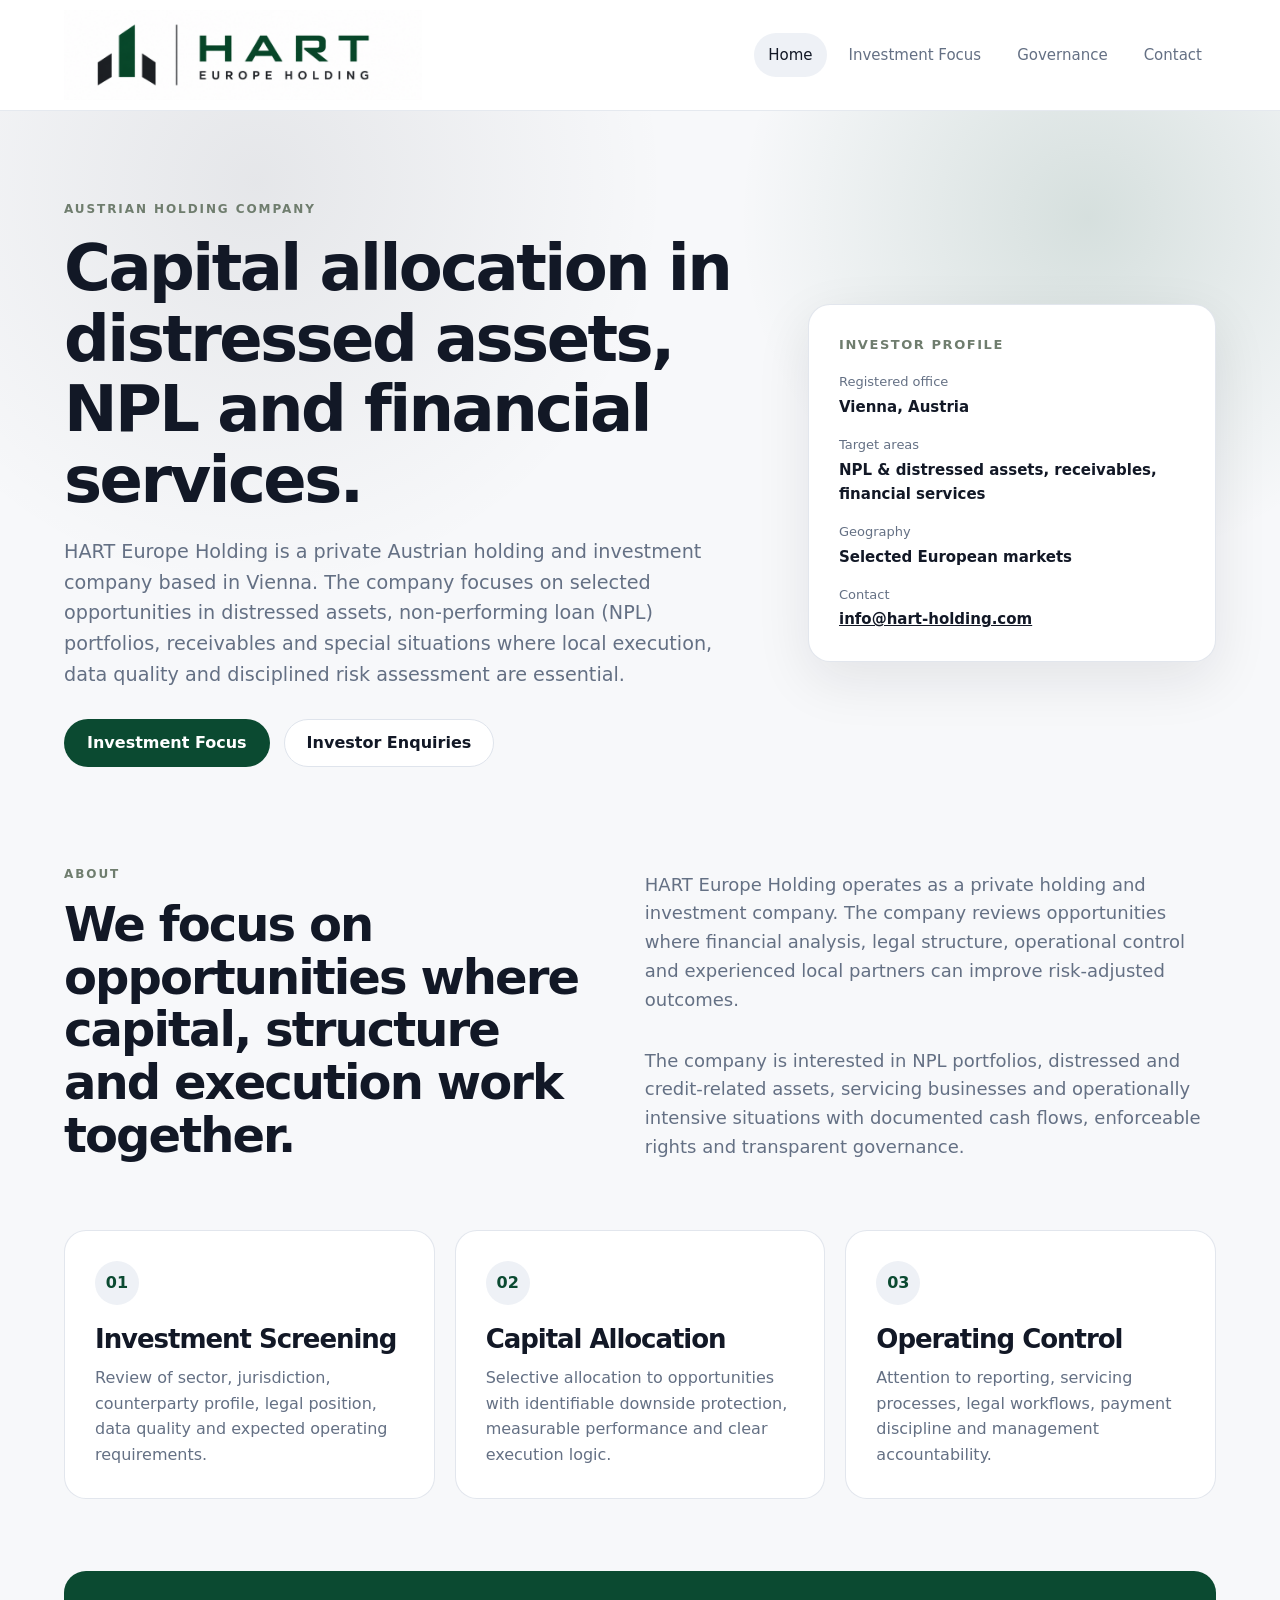
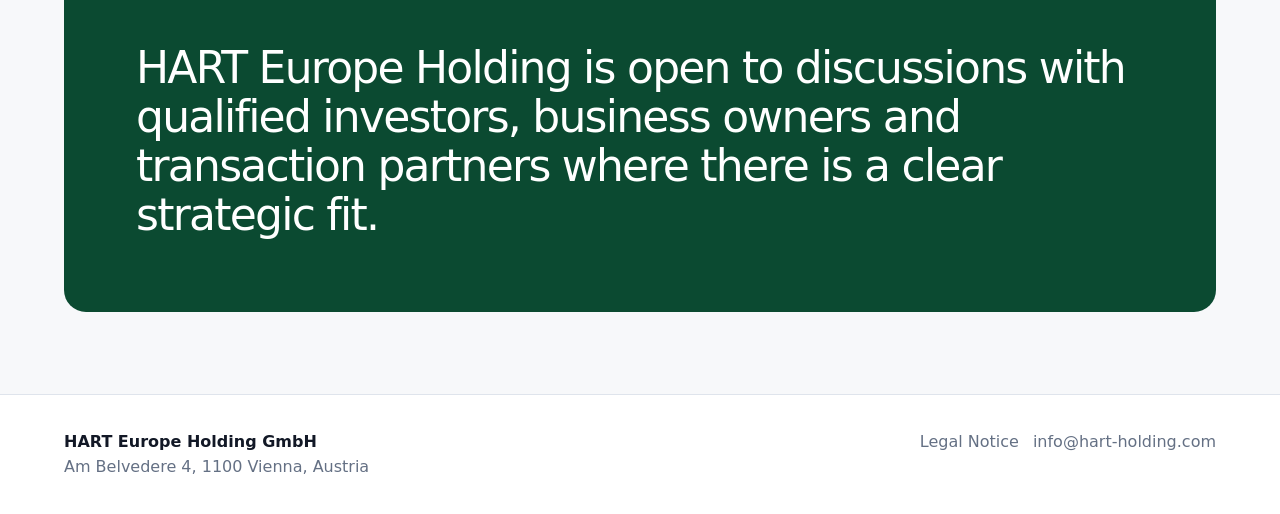
==== about.html @ 3ad39ad5 "Initial commit: HART Europe Holding static website. Co-authored-by: Cursor <cursoragent@cursor.com>" ====
<!DOCTYPE html>
<html lang="en"><head><meta charset="UTF-8"/><meta name="viewport" content="width=device-width, initial-scale=1.0"/><meta http-equiv="refresh" content="0; url=index.html"/><title>About | HART Europe Holding</title><link rel="stylesheet" href="assets/style.css"/></head><body><main class="page-main narrow"><section class="legal-text"><h1>About HART Europe Holding</h1><p>This page has been combined with the homepage.</p><p><a href="index.html">Go to Home</a></p></section></main></body></html>
---- assets/style.css ----
:root {
  --bg: #f7f8fa;
  --surface: #ffffff;
  --text: #121826;
  --muted: #647084;
  --line: #dfe4ec;
  --primary: #0b4a31;
  --primary-light: #0f6041;
  --accent: #6f7d6e;
  --shadow: 0 18px 55px rgba(18, 24, 38, 0.09);
  --radius: 22px;
}

* {
  box-sizing: border-box;
}

html {
  scroll-behavior: smooth;
}

body {
  margin: 0;
  font-family: Inter, ui-sans-serif, system-ui, -apple-system, BlinkMacSystemFont, "Segoe UI", sans-serif;
  color: var(--text);
  background: var(--bg);
  line-height: 1.6;
}

a {
  color: inherit;
}

.site-header {
  position: sticky;
  top: 0;
  z-index: 20;
  display: flex;
  align-items: center;
  justify-content: space-between;
  gap: 16px;
  padding: 10px clamp(20px, 5vw, 72px);
  background: rgba(255, 255, 255, 0.94);
  backdrop-filter: blur(16px);
  border-bottom: 1px solid rgba(223, 228, 236, 0.8);
}

.brand {
  display: inline-flex;
  align-items: center;
  gap: 12px;
  text-decoration: none;
  min-width: 0;
  flex: 1 1 auto;
}

.brand-logo {
  display: block;
  width: clamp(250px, 28vw, 420px);
  max-width: 100%;
  height: auto;
  object-fit: contain;
}

.brand-mark {
  width: 42px;
  height: 42px;
  display: grid;
  place-items: center;
  border-radius: 50%;
  background: var(--primary);
  color: #fff;
  font-size: 18px;
  letter-spacing: 0;
}

.brand-text {
  white-space: nowrap;
}

.site-nav {
  display: flex;
  align-items: center;
  gap: 8px;
}

.site-nav a {
  padding: 10px 14px;
  color: var(--muted);
  text-decoration: none;
  font-size: 15px;
  border-radius: 999px;
}

.site-nav a:hover,
.site-nav a.active {
  color: var(--text);
  background: #eef1f6;
}

.menu-toggle {
  display: none;
  flex-shrink: 0;
  border: 1px solid var(--line);
  background: var(--surface);
  border-radius: 999px;
  padding: 10px 14px;
  font: inherit;
  color: var(--text);
  cursor: pointer;
}

.hero {
  display: grid;
  grid-template-columns: 1.25fr 0.75fr;
  gap: clamp(28px, 5vw, 72px);
  padding: clamp(54px, 7vw, 94px) clamp(20px, 5vw, 72px) 58px;
  align-items: center;
  min-height: 610px;
  background:
    radial-gradient(circle at 85% 15%, rgba(11, 74, 49, 0.14), transparent 28%),
    radial-gradient(circle at 20% 10%, rgba(18, 24, 38, 0.08), transparent 34%);
}

.hero-content {
  max-width: 820px;
}


.compact-hero .hero-content {
  max-width: 760px;
}

.investor-card dd {
  font-size: 15px;
}

.eyebrow {
  margin: 0 0 14px;
  color: var(--accent);
  text-transform: uppercase;
  letter-spacing: 0.16em;
  font-weight: 700;
  font-size: 12px;
}

h1,
h2,
h3 {
  line-height: 1.1;
  letter-spacing: -0.04em;
  margin: 0;
}

h1 {
  font-size: clamp(38px, 5.2vw, 64px);
  max-width: 780px;
}

h2 {
  font-size: clamp(28px, 4vw, 48px);
}

h3 {
  font-size: 24px;
}

p {
  margin: 0;
}

.hero-text {
  margin-top: 22px;
  max-width: 710px;
  color: var(--muted);
  font-size: clamp(17px, 1.5vw, 20px);
}

.hero-actions {
  display: flex;
  gap: 14px;
  flex-wrap: wrap;
  margin-top: 28px;
}

.button {
  display: inline-flex;
  align-items: center;
  justify-content: center;
  min-height: 48px;
  padding: 0 22px;
  border-radius: 999px;
  text-decoration: none;
  font-weight: 700;
  border: 1px solid transparent;
}

.button.primary {
  background: var(--primary);
  color: #fff;
}

.button.primary:hover {
  background: var(--primary-light);
}

.button.secondary {
  border-color: var(--line);
  background: var(--surface);
}

.button.secondary:hover {
  border-color: var(--primary);
}

.hero-card,
.facts-box,
.contact-card,
.info-card,
.content-block,
.legal-text {
  background: var(--surface);
  border: 1px solid rgba(223, 228, 236, 0.9);
  box-shadow: var(--shadow);
  border-radius: var(--radius);
}

.hero-card {
  padding: 30px;
}

.card-label {
  color: var(--accent);
  font-size: 13px;
  font-weight: 700;
  text-transform: uppercase;
  letter-spacing: 0.12em;
  margin-bottom: 16px;
}

.hero-card h2 {
  font-size: 30px;
  margin-bottom: 26px;
}

dl {
  margin: 0;
}

.hero-card dl,
.facts-box dl {
  display: grid;
  gap: 16px;
}

.hero-card dt,
.facts-box dt {
  color: var(--muted);
  font-size: 13px;
}

.hero-card dd,
.facts-box dd {
  margin: 2px 0 0;
  font-weight: 700;
}

.intro-section,
.page-main,
.cards-grid,
.statement {
  padding-left: clamp(20px, 5vw, 72px);
  padding-right: clamp(20px, 5vw, 72px);
}

.intro-section {
  display: grid;
  grid-template-columns: 0.95fr 1.05fr;
  gap: clamp(28px, 5vw, 72px);
  align-items: end;
  padding-top: 40px;
  padding-bottom: 68px;
}

.intro-section > p,
.text-stack p,
.content-main p,
.content-block p,
.legal-text p,
.page-hero p {
  color: var(--muted);
  font-size: 18px;
}

.cards-grid {
  display: grid;
  grid-template-columns: repeat(3, minmax(0, 1fr));
  gap: 20px;
  padding-bottom: 72px;
}

.cards-grid.two-column {
  grid-template-columns: repeat(2, minmax(0, 1fr));
}

.info-card {
  padding: 30px;
  box-shadow: none;
}

.info-card h2,
.info-card h3 {
  margin: 20px 0 12px;
  font-size: 26px;
}

.info-card p {
  color: var(--muted);
}

.card-number {
  display: inline-flex;
  width: 44px;
  height: 44px;
  align-items: center;
  justify-content: center;
  border-radius: 50%;
  color: var(--primary);
  background: #eef1f6;
  font-weight: 800;
}


.text-stack {
  display: grid;
  gap: 16px;
}

.metrics-section {
  margin: 0 clamp(20px, 5vw, 72px) 72px;
  padding: clamp(30px, 5vw, 52px);
  background: var(--surface);
  border: 1px solid rgba(223, 228, 236, 0.9);
  border-radius: var(--radius);
  display: grid;
  grid-template-columns: 0.9fr 1.1fr;
  gap: clamp(24px, 4vw, 56px);
  align-items: center;
}

.metric-grid {
  display: grid;
  grid-template-columns: repeat(3, minmax(0, 1fr));
  gap: 16px;
}

.metric-grid div {
  padding: 22px;
  border-radius: 18px;
  background: #f3f6f4;
}

.metric-grid strong {
  display: block;
  font-size: clamp(20px, 2.2vw, 30px);
  line-height: 1.12;
  color: var(--primary);
}

.metric-grid span {
  display: block;
  margin-top: 4px;
  color: var(--muted);
  font-size: 14px;
}

.split-block {
  display: grid;
  grid-template-columns: 0.9fr 1.1fr;
  gap: clamp(24px, 4vw, 56px);
  align-items: start;
}

.approach-layout {
  margin-top: 20px;
}

.statement {
  padding-bottom: 82px;
}

.statement p {
  background: var(--primary);
  color: #fff;
  border-radius: var(--radius);
  padding: clamp(32px, 6vw, 72px);
  font-size: clamp(26px, 3.6vw, 44px);
  line-height: 1.12;
  letter-spacing: -0.04em;
  max-width: 100%;
}

.page-main {
  padding-top: 54px;
  padding-bottom: 72px;
}

.page-main.narrow {
  max-width: 980px;
  margin: 0 auto;
}

.page-hero {
  max-width: 900px;
  margin-bottom: 42px;
}

.page-hero.small {
  margin-bottom: 24px;
}

.page-hero p:last-child {
  margin-top: 20px;
  max-width: 760px;
}

.content-layout {
  display: grid;
  grid-template-columns: 1fr 420px;
  gap: 28px;
}

.content-main,
.facts-box {
  align-self: start;
}

.content-main h2,
.content-block h2,
.legal-text h2 {
  margin-bottom: 16px;
}

.content-main p + p,
.text-stack p + p,
.legal-text p + h2,
.legal-text h2 + p,
.legal-text p + p {
  margin-top: 16px;
}

.facts-box,
.content-block,
.legal-text {
  padding: 34px;
}

.content-block {
  margin-top: 8px;
  box-shadow: none;
}

.contact-grid {
  display: grid;
  grid-template-columns: repeat(3, minmax(0, 1fr));
  gap: 20px;
}

.contact-card {
  padding: 30px;
  box-shadow: none;
}

.contact-card h2 {
  font-size: 28px;
  margin-bottom: 18px;
}

.contact-card p + p {
  margin-top: 14px;
}

.large-link {
  font-size: 22px;
  font-weight: 800;
  color: var(--primary);
}

.muted {
  color: var(--muted);
}

.legal-text {
  box-shadow: none;
}

.legal-text h2:not(:first-child) {
  margin-top: 28px;
}

.site-footer {
  display: flex;
  align-items: flex-start;
  justify-content: space-between;
  gap: 24px;
  padding: 34px clamp(20px, 5vw, 72px);
  border-top: 1px solid var(--line);
  background: #fff;
  color: var(--muted);
}

.site-footer strong {
  color: var(--text);
}

.footer-links {
  display: flex;
  flex-wrap: wrap;
  gap: 14px;
  justify-content: flex-end;
}

.footer-links a {
  color: var(--muted);
  text-decoration: none;
}

.footer-links a:hover {
  color: var(--text);
}

@media (max-width: 1120px) {
  .site-nav a { padding: 9px 10px; font-size: 14px; }
}

@media (max-width: 980px) {
  .site-header {
    position: sticky;
  }

  .brand-text {
    white-space: normal;
  }

  .menu-toggle {
    display: inline-flex;
  }

  .site-nav {
    display: none;
    position: absolute;
    top: calc(100% + 8px);
    left: clamp(20px, 5vw, 72px);
    right: clamp(20px, 5vw, 72px);
    z-index: 30;
    flex-direction: column;
    align-items: stretch;
    gap: 4px;
    background: var(--surface);
    border: 1px solid var(--line);
    border-radius: 18px;
    padding: 10px;
    box-shadow: var(--shadow);
  }

  .site-nav.open {
    display: flex;
  }

  .site-nav a {
    border-radius: 12px;
    min-height: 44px;
    display: flex;
    align-items: center;
  }

  .hero,
  .intro-section,
  .content-layout,
  .contact-grid,
  .metrics-section,
  .split-block {
    grid-template-columns: 1fr;
  }

  .intro-section {
    align-items: start;
  }

  .hero {
    min-height: auto;
    padding-top: 56px;
  }

  .metric-grid,
  .cards-grid,
  .cards-grid.two-column {
    grid-template-columns: 1fr;
  }
}

@media (max-width: 620px) {
  .site-header {
    padding: 16px 20px;
  }

  .brand-mark {
    width: 38px;
    height: 38px;
  }

  .brand-text {
    font-size: 14px;
  }

  .brand-logo {
    width: min(100%, 220px);
    max-width: 100%;
    height: auto;
    object-fit: contain;
  }

  h1 {
    font-size: 32px;
  }

  h2 {
    font-size: 26px;
  }

  .hero-text,
  .intro-section > p,
  .text-stack p,
  .content-main p,
  .content-block p,
  .legal-text p,
  .page-hero p {
    font-size: 16px;
  }

  .hero-actions {
    flex-direction: column;
    align-items: stretch;
  }

  .hero-actions .button {
    width: 100%;
  }

  .hero-card,
  .facts-box,
  .content-block,
  .legal-text,
  .contact-card,
  .info-card {
    padding: 24px;
  }

  .statement p {
    padding: 28px 24px;
    font-size: 22px;
    line-height: 1.2;
  }

  .site-footer {
    flex-direction: column;
  }

  .footer-links {
    justify-content: flex-start;
  }
}
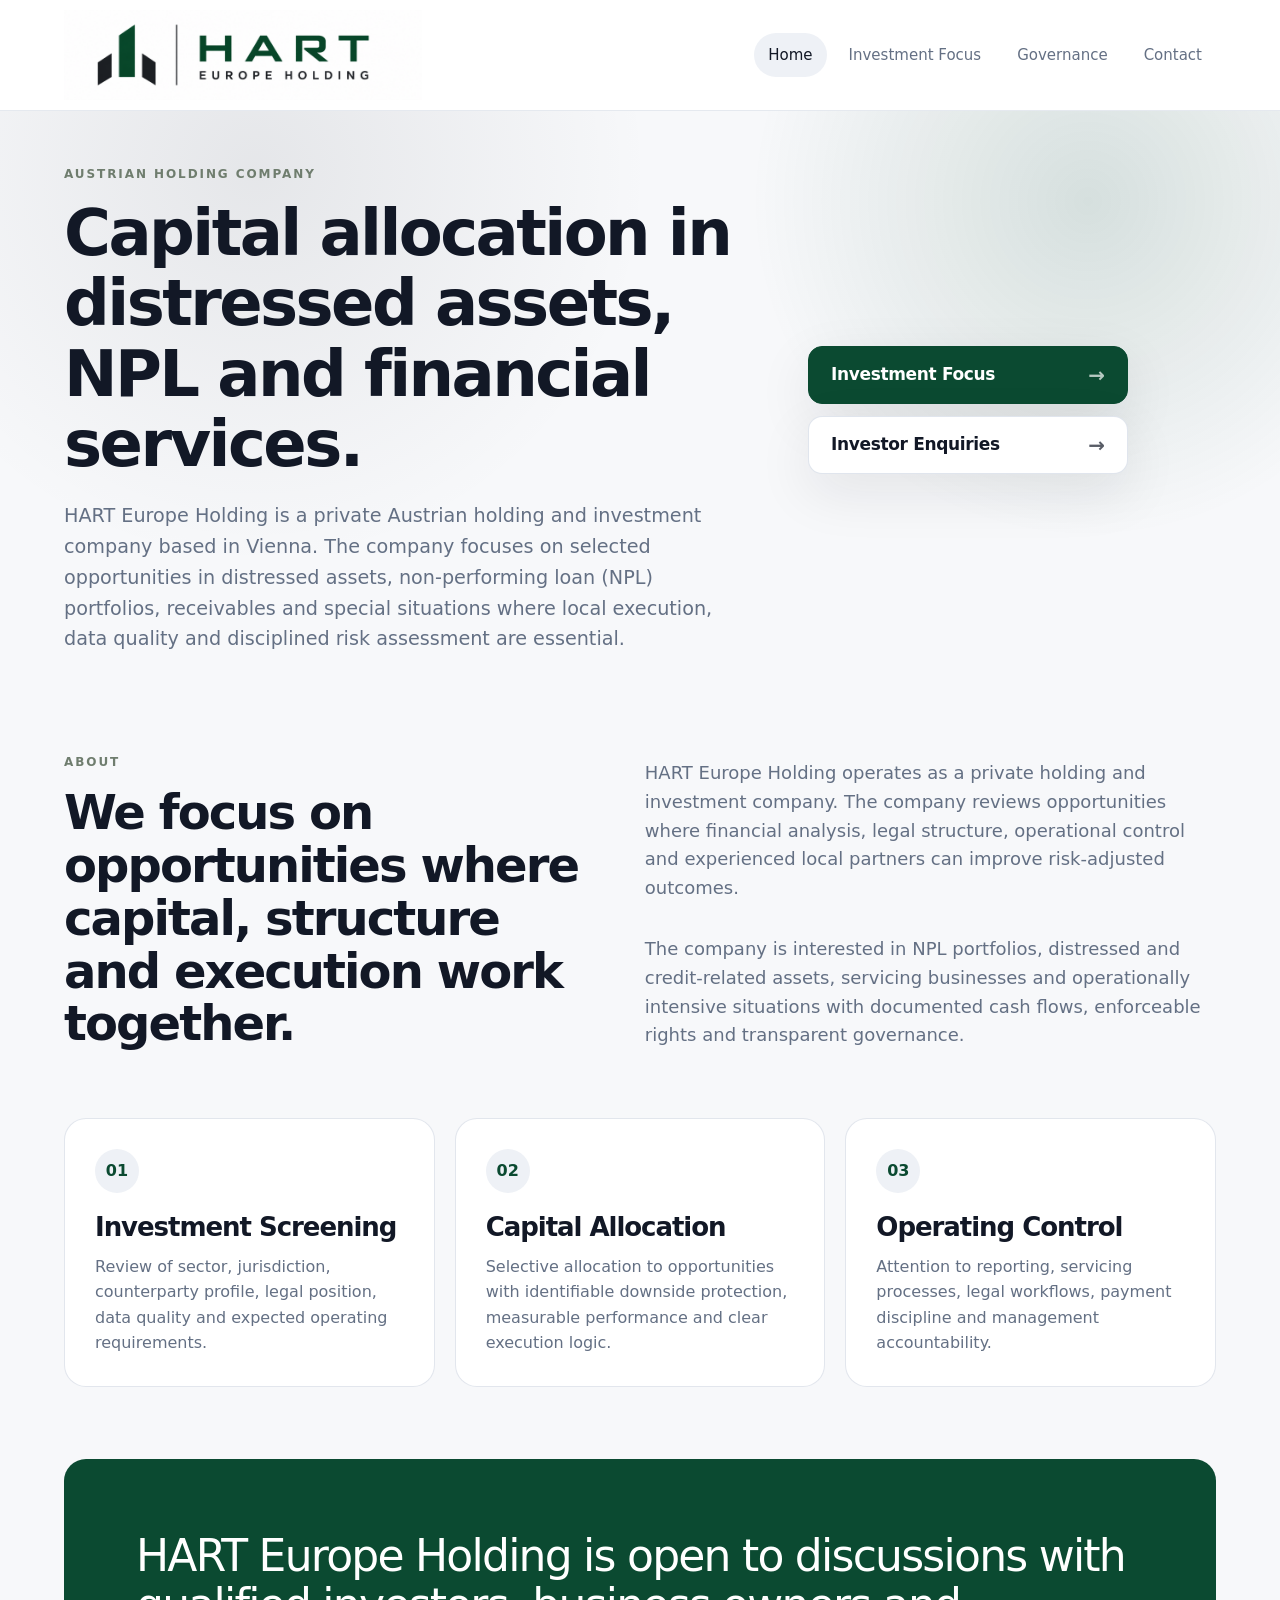
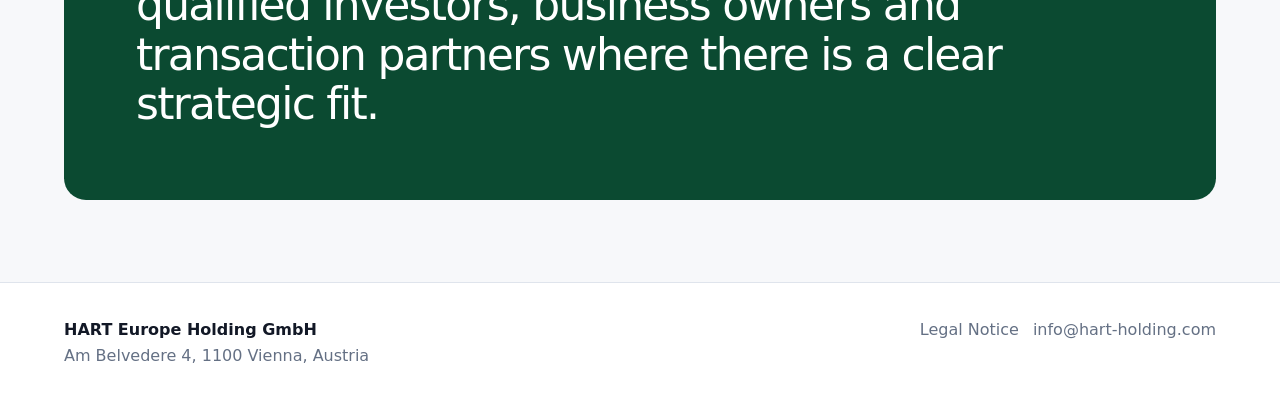
==== commit e09c9534: "Use clean URLs without .html extensions for all pages. Co-authored-by: Cursor <cursoragent@cursor.co" ====
--- a/about.html
+++ b/about.html
@@ -1,2 +1,10 @@
 <!DOCTYPE html>
-<html lang="en"><head><meta charset="UTF-8"/><meta name="viewport" content="width=device-width, initial-scale=1.0"/><meta http-equiv="refresh" content="0; url=index.html"/><title>About | HART Europe Holding</title><link rel="stylesheet" href="assets/style.css"/></head><body><main class="page-main narrow"><section class="legal-text"><h1>About HART Europe Holding</h1><p>This page has been combined with the homepage.</p><p><a href="index.html">Go to Home</a></p></section></main></body></html>
+<html lang="en">
+<head>
+  <meta charset="UTF-8" />
+  <meta http-equiv="refresh" content="0; url=/" />
+  <link rel="canonical" href="/" />
+  <title>Redirecting…</title>
+</head>
+<body><p><a href="/">Continue</a></p></body>
+</html>
